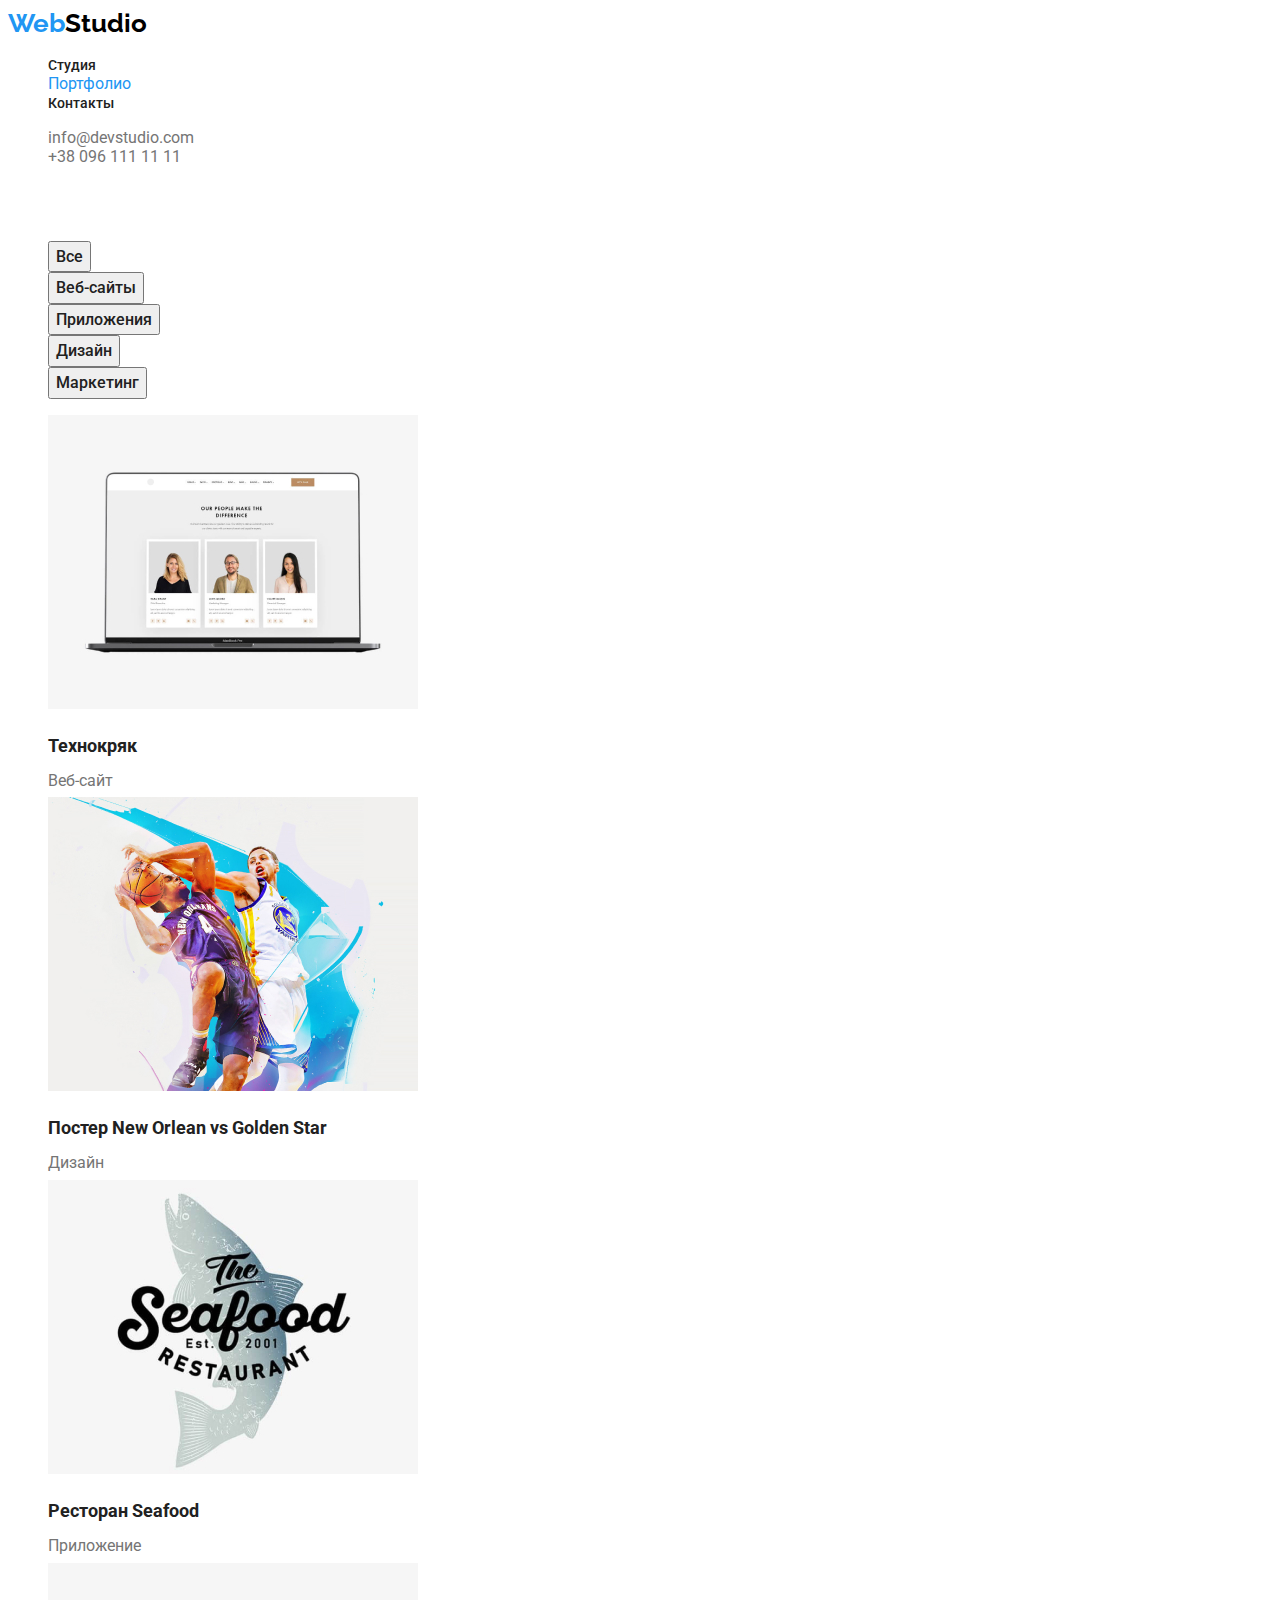
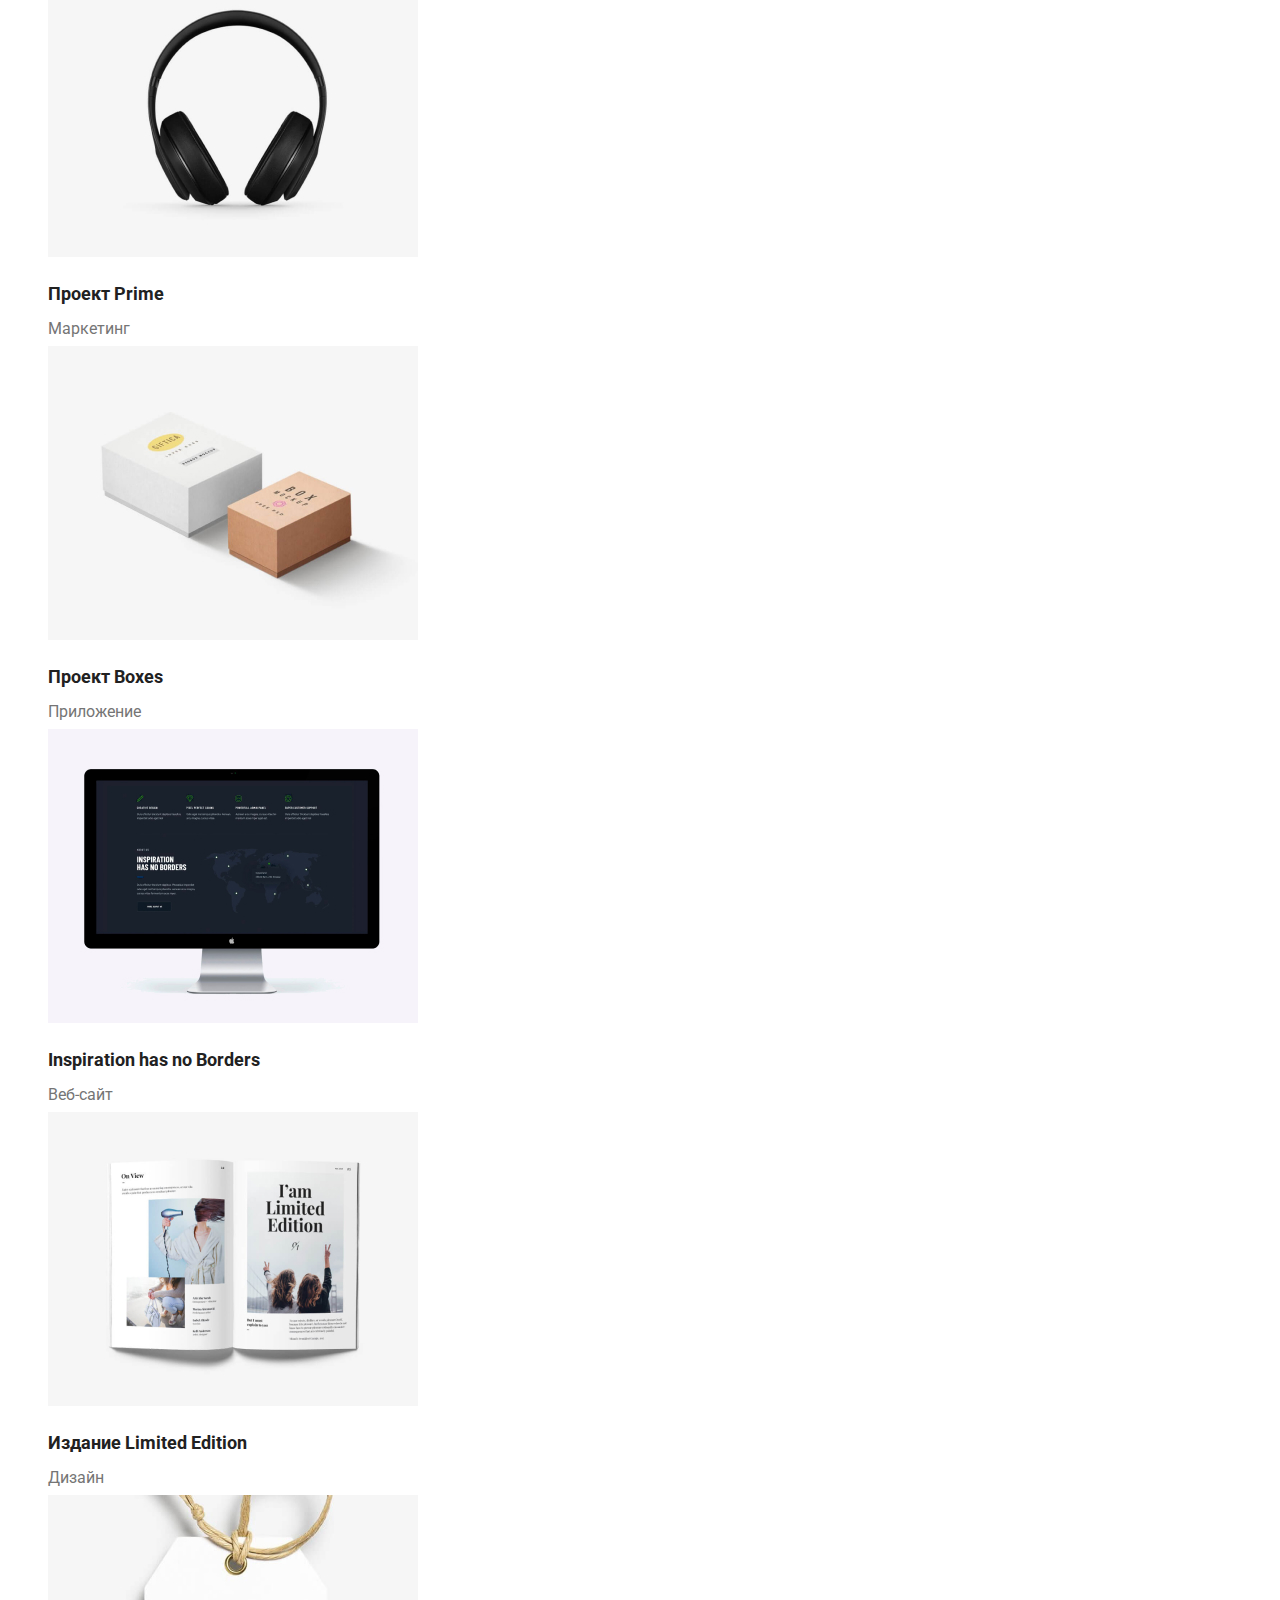
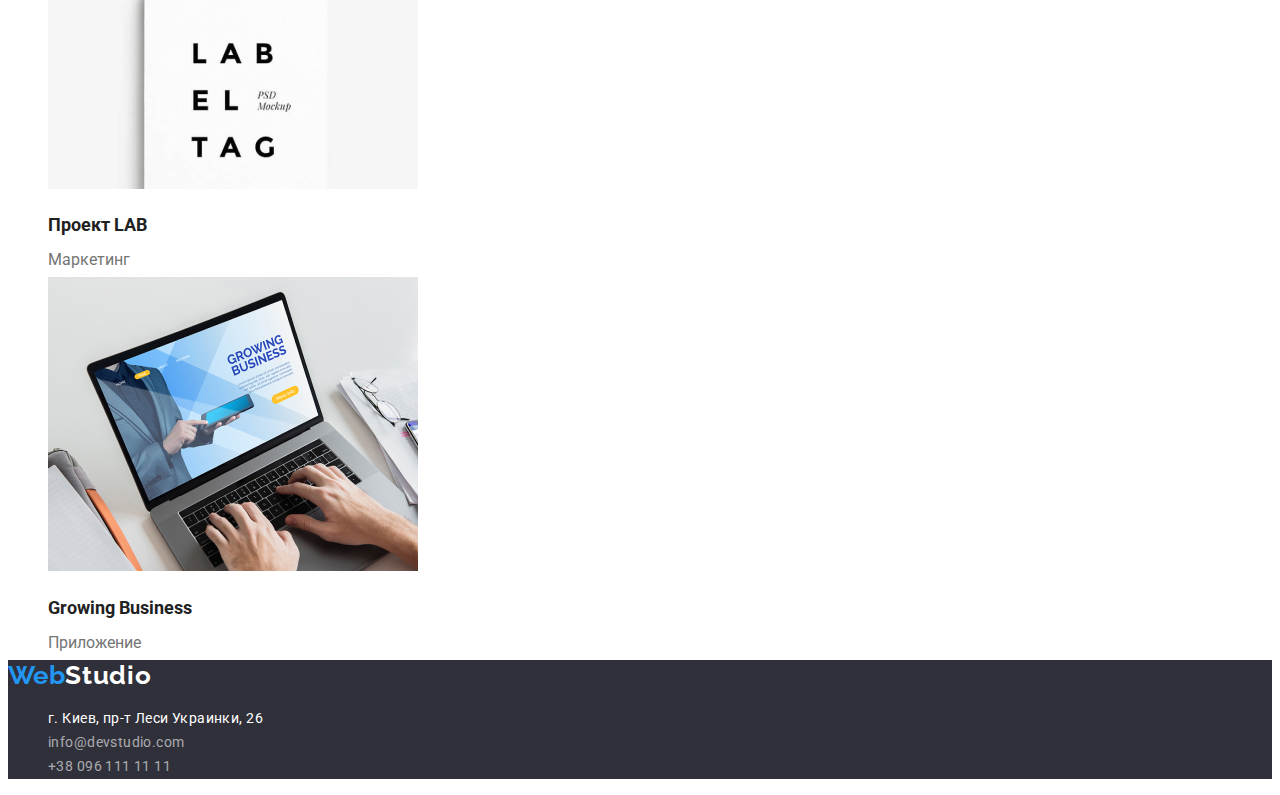
==== portfolio.html @ b7af25d4 "DZ3" ====
<!DOCTYPE html>
<html lang="ru">

<head>
    <meta charset="UTF-8">
    <meta http-equiv="X-UA-Compatible" content="IE=edge">
    <meta name="viewport" content="width=device-width, initial-scale=1.0">
    <title>Cтудия</title>
    <link href="https://fonts.googleapis.com/css2?family=Raleway:wght@700&family=Roboto:wght@400;500;700;900&display=swap" rel="stylesheet">
    <link rel="stylesheet" href="./css/styles.css">
</head>

<body class="body">
    <!--header section-->
<header>       
    <nav>
        <a class="logo" href="./index.html">Web<span class="studio">Studio</span> </a> 
        <ul class="site-nav list">
            <li> <a href="./index.html" class="link">Студия</a></li>
            <li> <a href="Портфолио" class="link-current">Портфолио</a></li>
            <li> <a href="Контакты" class="link">Контакты</a></li>
        </ul>
    </nav>
        <ul class="auth-nav list">
            <li><a href="maito:info@devstudio.com" class="link">info@devstudio.com</a></li>
            <li><a href="tel:+380961111111" class="link">+38 096 111 11 11</a></li>
        </ul>
</header>

<!--Main section-->
<main>

<section class="Portfolio">
    <h1 class="hidden">Портфолио</h1>
    <ul>
        <li><button type="button" class="box">Все</button></li>
        <li><button type="button" class="box">Веб-сайты</button></li>
        <li><button type="button" class="box">Приложения</button></li>
        <li><button type="button" class="box">Дизайн</button></li>
        <li><button type="button" class="box">Маркетинг</button></li>
    </ul>
    <ul>
        <li class="portfolio-foto"> 
            <img src="images/tehno.jpg" alt="Наши люди"> 
            <h2 class="portfolio-title">Технокряк</h2>
            <p class="portfolio-project">Веб-сайт</p>
        </li>
        <li class="portfolio-foto"> 
            <img src="images/orlean.jpg" alt="Постер">
             <h2 class="portfolio-title">Постер New Orlean vs Golden Star</h2>
             <p class="portfolio-project">Дизайн</p>
        </li>
        <li class="portfolio-foto"> 
            <img src="images/restoran.jpg" alt="Ресторан морепродуктов"> 
            <h2 class="portfolio-title">Ресторан Seafood</h2>
            <p class="portfolio-project">Приложение</p>
        </li >
        <li class="portfolio-foto"> 
            <img src="images/prime.jpg" alt="Наушники"> 
            <h2 class="portfolio-title">Проект Prime</h2>
            <p class="portfolio-project">Маркетинг</p>
        </li>
        <li class="portfolio-foto"> 
            <img src="images/boxes.jpg" alt="Проект коробки"> 
            <h2 class="portfolio-title">Проект Boxes</h2>
            <p class="portfolio-project">Приложение</p>
        </li>
        <li class="portfolio-foto"> 
            <img src="images/inspiration.jpg" alt="У вдохновения нет границ "> 
            <h2 class="portfolio-title">Inspiration has no Borders</h2>
            <p class="portfolio-project">Веб-сайт</p>
        </li>
        <li class="portfolio-foto"> 
            <img src="images/book.jpg" alt="Издание Ограниченное издание "> 
            <h2 class="portfolio-title">Издание Limited Edition</h2>
            <p class="portfolio-project">Дизайн</p>
        </li>
        <li class="portfolio-foto"> 
            <img src="images/lab.jpg" alt="Проект"> 
            <h2 class="portfolio-title">Проект LAB</h2>
            <p class="portfolio-project">Маркетинг</p>
        </li>
        <li class="portfolio-foto"> 
            <img src="images/business.jpg" alt="Растущий бизнес "> 
            <h2 class="portfolio-title">Growing Business</h2>
            <p class="portfolio-project">Приложение</p>
        </li>
    </ul>
</section>
</main>

    <!--footer section-->
<footer class="footer-section">
    <a class="logo" href="./index.html">Web<span class="studio-text">Studio</span> </a> 
    <address>
        <ul class="footer-section list">
            <li><a href="https://www.google.com.ua/maps/place/%D0%B1%D1%83%D0%BB.+%D0%9B%D0%B5%D1%81%D0%B8+%D0%A3%D0%BA%D1%80%D0%B0%D0%B8%D0%BD%D0%BA%D0%B8,+26,+%D0%9A%D0%B8%D0%B5%D0%B2," class="map"> г. Киев, пр-т Леси Украинки, 26</a></li>
            <li><a href="maito:info@devstudio.com" class="link">info@devstudio.com</a></li>
            <li><a href="tel:+380961111111" class="link">+38 096 111 11 11</a></li>
        </ul>
    </address>
</footer>
</body>
</html>
---- css/styles.css ----
:root{
  --primary-text-color: #757575;
  --title-text-color: #212121;
  --focus-text-color: #2196f3;
  --brand-text-color: #fff;
  --fon-color: #2F303A;
  --stydio-color: #000;
  --contacts-text-color: rgba(255, 255, 255, 0.6);
}
body {
  background-color: var(--brand-text-color);
  color: var(--primary-text-color);
  font-family: Roboto, sans-serif;
}
*{
  list-style: none;
}
/* header section */
.studio{
  color: var(--stydio-color);
}
a { text-decoration: none; }
.logo { 
  font-family: Raleway;
  font-weight: 700;
  font-size: 26px;
  line-height: 1.2;
  color: var(--focus-text-color);
}
.site-nav .link {
  font-weight: 500;
  font-size: 14px;
  line-height: 1.1;
  color: var(--title-text-color);
}
.site-nav .link-current{
  color: var(--focus-text-color);
}
.site-nav .link:hover,
.site-nav .link:focus {
  color: var(--focus-text-color);
}

.auth-nav .link {
  color: var(--primary-text-color);
}
.auth-nav .link:hover,
.auth-nav .link:focus {
  color: var(--focus-text-color);
}

/* Main section */
.main-fon{
background: var(--fon-color);
}
.main-section{
    font-weight: 900;
    font-size: 44px;
    line-height: 1.4;
    color: var(--brand-text-color);
}
.hidden{
  width: 1px;
  height: 1;
  overflow: hidden;
  opacity: 0;
  margin-top: -1px;
}
/* button */
.button{  
    background-color:  var(--focus-text-color);
    color: var(--brand-text-color);
    font-family: inherit;
    font-weight: 700;
    font-size: 16px;
    line-height: 1.9;
    cursor: pointer;
}

.section {
  font-weight: 700;
  font-size: 14px;
  line-height: 1.1;
  color: var(--title-text-color);
  
}
.section-text{
  font-size: 14px;
  line-height: 1.7;
  letter-spacing: 0.03em;
  color: var(--primary-text-color);
  text-transform:inherit ;
  }
.work {
  font-weight: 700;
  font-size: 36px;
  line-height: 1.2;
  color: var(--title-text-color);
}
.work-section {
  font-weight: 500;
  font-size: 16px;
  line-height: 1.2;
  color: var(--title-text-color);
}

/* Footer */
.footer-section{
  background: var(--fon-color);
  }
 .studio-text{
  color: var(--brand-text-color);
  font-family: Raleway;
  font-weight: 700;
  font-size: 26px;
  line-height: 1.2;
  letter-spacing: 0.03em;
 }
 .footer-section .link{
  color: var(--contacts-text-color);
  font-style: normal;
  font-size: 14px;
  line-height: 1.7;
  letter-spacing: 0.03em;
 }
 .footer-section .link:hover,
 .footer-section .link:focus{
   color: var(--focus-text-color);
 }
 .footer-section .map:hover,
 .footer-section .map:focus{
  color: var(--focus-text-color);
 }
 .map{
  font-style: normal;
  font-size: 14px;
  line-height: 1.7;
  letter-spacing: 0.03em;
  color: var(--brand-text-color);
 }


/* Portfolio */
.portfolio-foto{
  width: 370px;
}
.box{
  font-family: inherit;
  color: var(--title-text-color);
  font-weight: 500;
  font-size: 16px;
  line-height: 1.6;
  cursor: pointer;
}
.box:hover,
.box:focus {
  background-color: var(--focus-text-color);
  color: var(--brand-text-color)
}
.portfolio-title{

  font-weight: 700;
  font-size: 18px;
  line-height: 2;
  color: var(--title-text-color);
}
.portfolio-project{
  font-size: 16px;
  line-height: 1.9px;
  color: var(--primary-text-color);
}
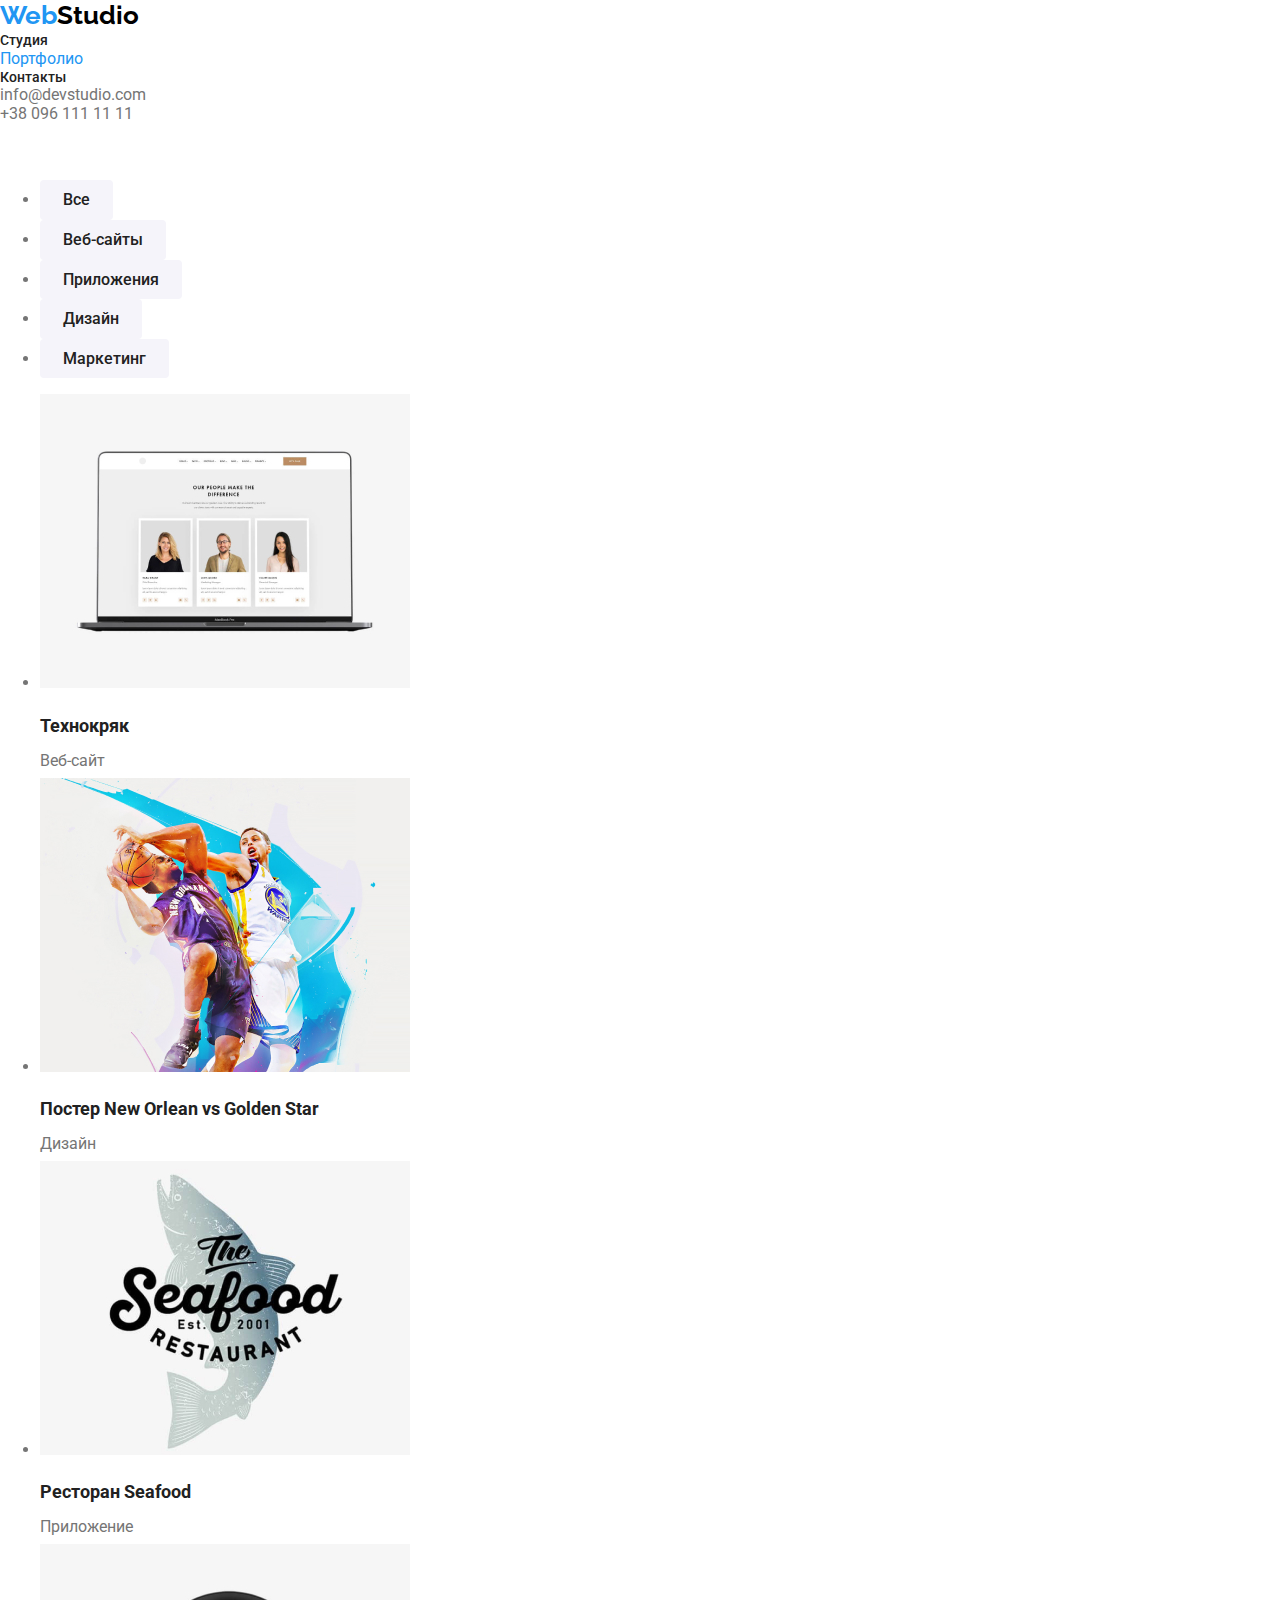
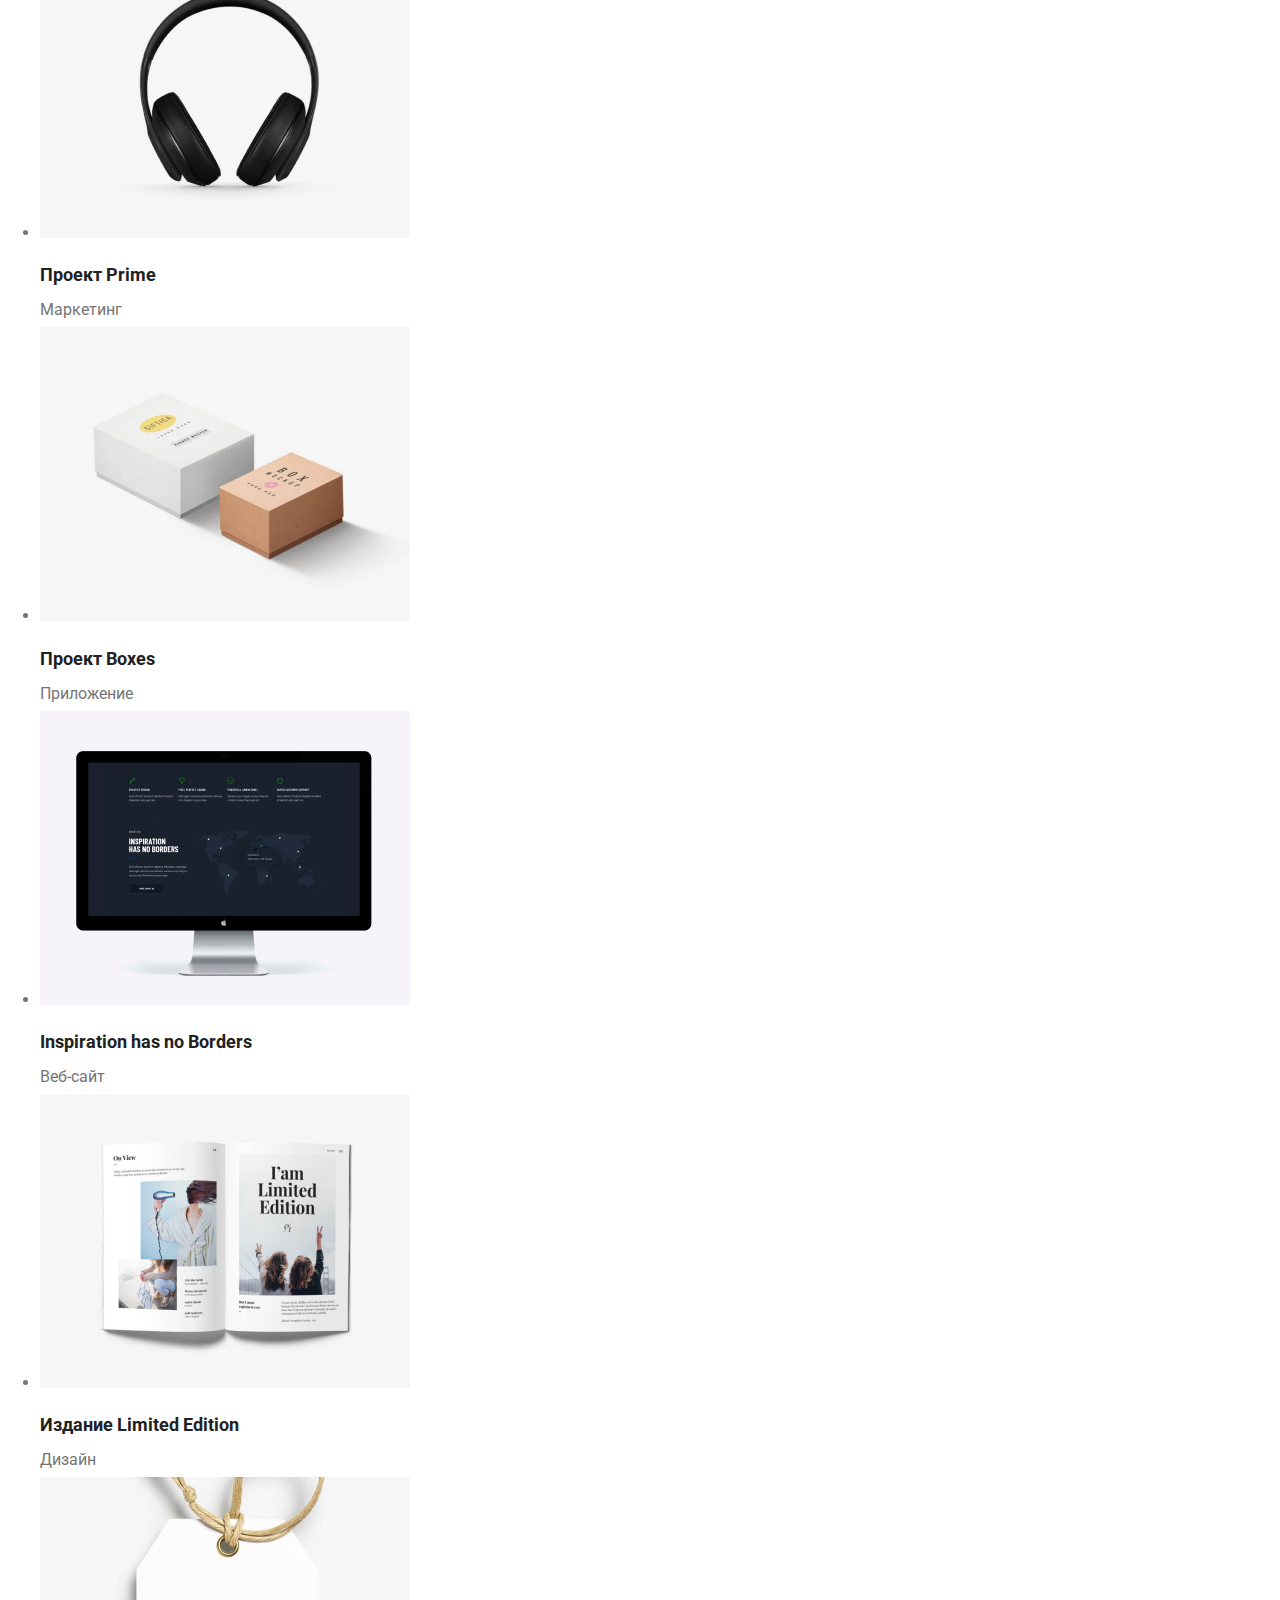
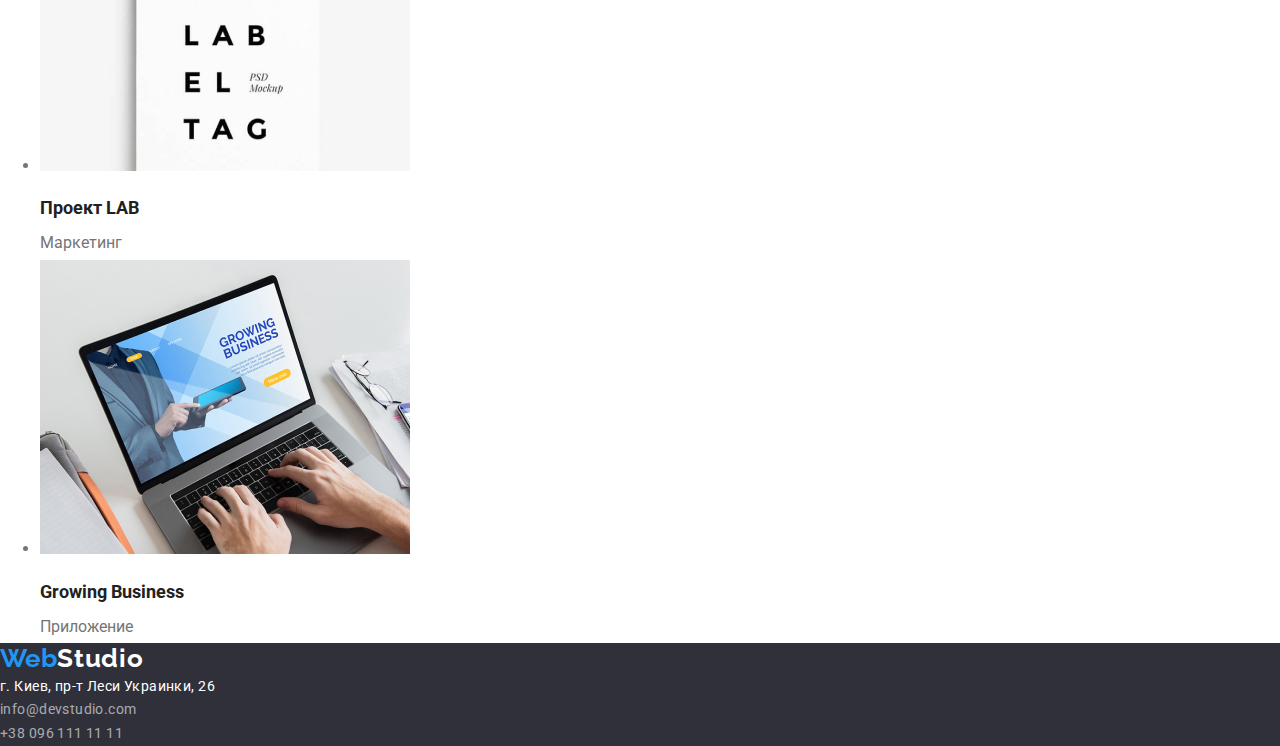
==== commit ed635624: "стили" ====
--- a/portfolio.html
+++ b/portfolio.html
@@ -7,6 +7,7 @@
     <meta name="viewport" content="width=device-width, initial-scale=1.0">
     <title>Cтудия</title>
     <link href="https://fonts.googleapis.com/css2?family=Raleway:wght@700&family=Roboto:wght@400;500;700;900&display=swap" rel="stylesheet">
+    <link rel="stylesheet" href="https://cdnjs.cloudflare.com/ajax/libs/modern-normalize/1.1.0/modern-normalize.min.css">
     <link rel="stylesheet" href="./css/styles.css">
 </head>
 
--- a/css/styles.css
+++ b/css/styles.css
@@ -6,14 +6,23 @@
   --fon-color: #2F303A;
   --stydio-color: #000;
   --contacts-text-color: rgba(255, 255, 255, 0.6);
+  --button-background-color:#F5F4FA;
 }
 body {
   background-color: var(--brand-text-color);
   color: var(--primary-text-color);
   font-family: Roboto, sans-serif;
 }
-*{
+.list{
+margin: 0;
+padding: 0;
   list-style: none;
+}
+.container{
+  width: 1200;
+  padding-left: 15px;
+  padding-right: 15px;
+  margin: 0 auto;
 }
 /* header section */
 .studio{
@@ -68,6 +77,9 @@
 }
 /* button */
 .button{  
+  border-radius: 4px;
+  padding: 10px 32px;
+  border: 1px solid transparent;
     background-color:  var(--focus-text-color);
     color: var(--brand-text-color);
     font-family: inherit;
@@ -75,6 +87,7 @@
     font-size: 16px;
     line-height: 1.9;
     cursor: pointer;
+    text-align: center;
 }
 
 .section {
@@ -145,12 +158,18 @@
   width: 370px;
 }
 .box{
+  display: inline block;
+  border-radius: 4px;
+  padding: 6px 22px;
   font-family: inherit;
+  background: var(--button-background-color);
   color: var(--title-text-color);
   font-weight: 500;
   font-size: 16px;
   line-height: 1.6;
   cursor: pointer;
+  text-align: center;
+  border: 1px solid transparent;
 }
 .box:hover,
 .box:focus {
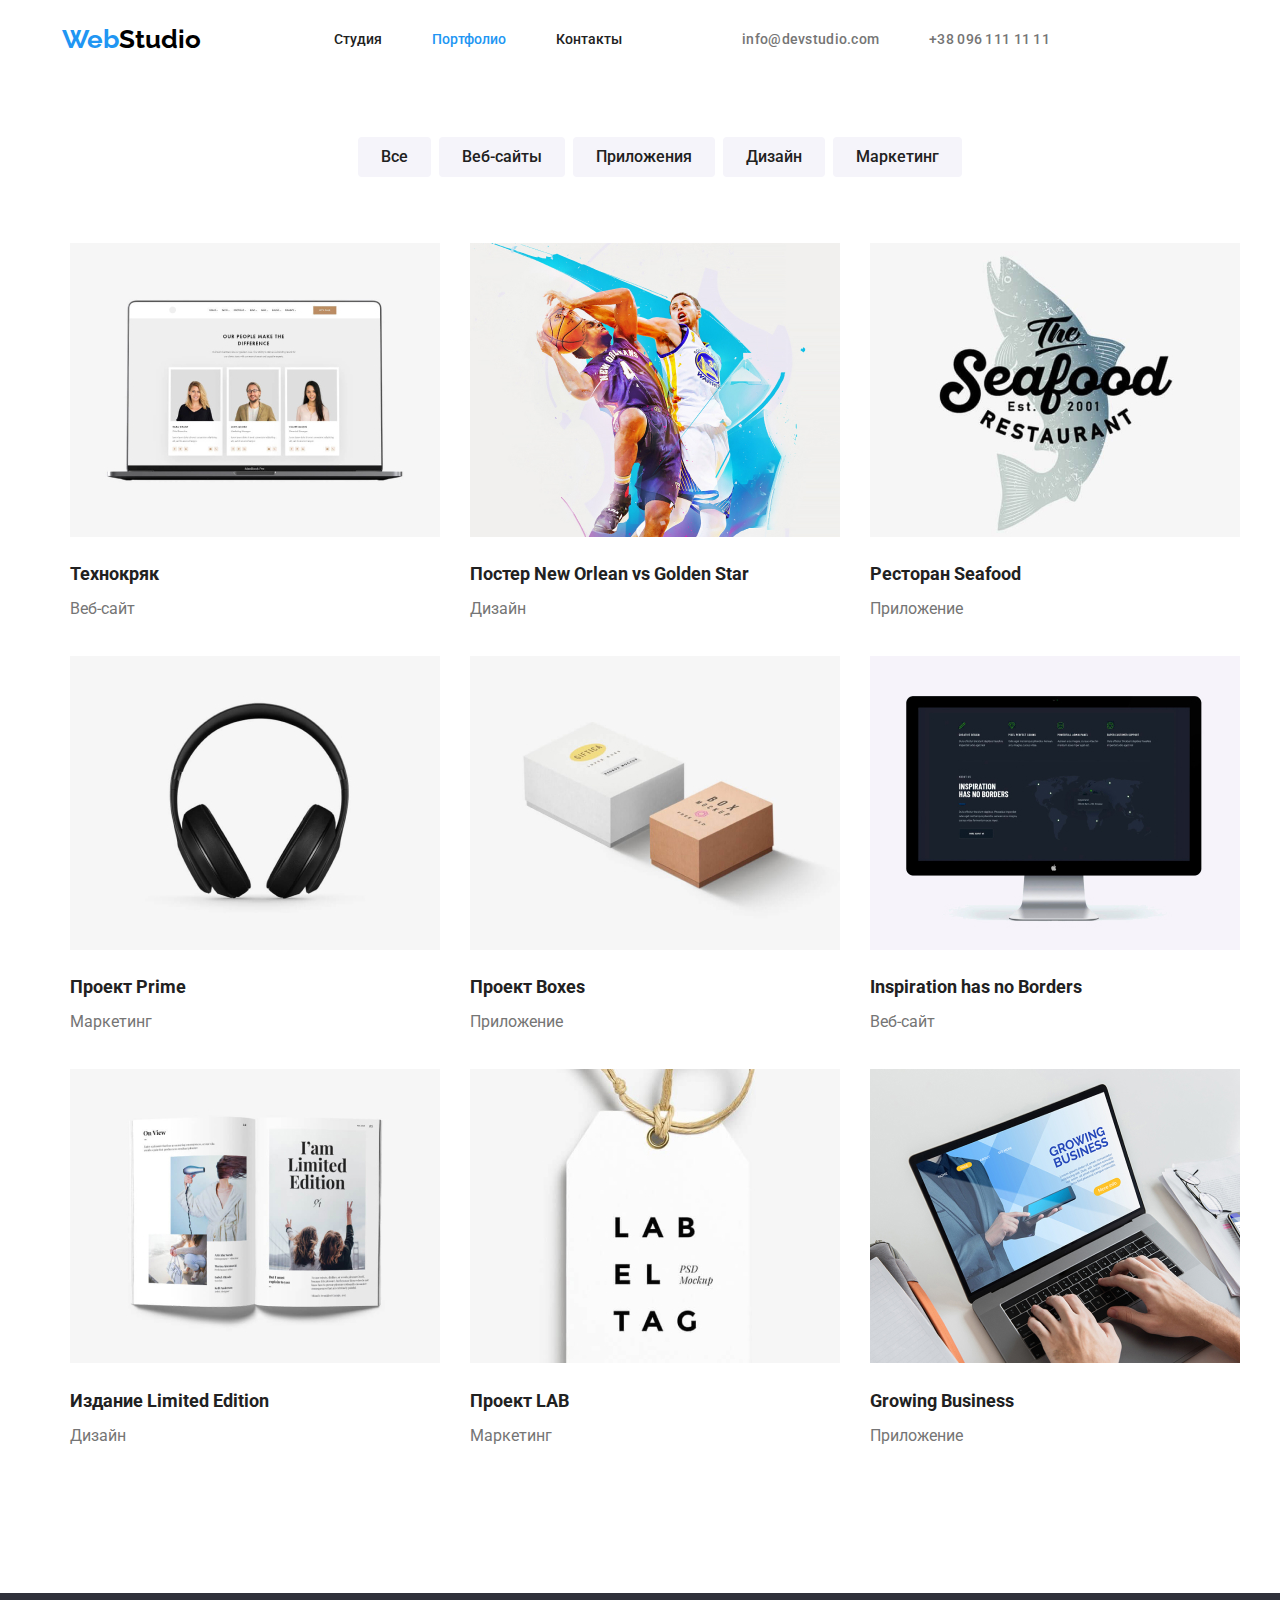
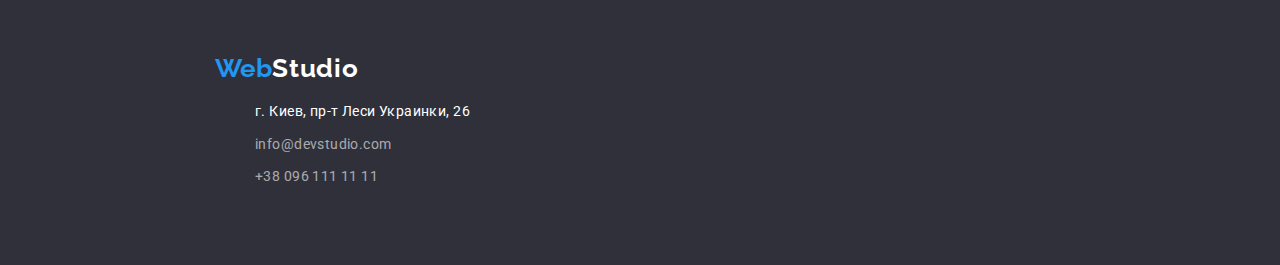
==== commit ef53c8c9: "стили5" ====
--- a/portfolio.html
+++ b/portfolio.html
@@ -13,93 +13,102 @@
 
 <body class="body">
     <!--header section-->
-<header>       
-    <nav>
+<header> 
+    <div class="main-nav">
+    <nav class="main-nav">
         <a class="logo" href="./index.html">Web<span class="studio">Studio</span> </a> 
         <ul class="site-nav list">
-            <li> <a href="./index.html" class="link">Студия</a></li>
-            <li> <a href="Портфолио" class="link-current">Портфолио</a></li>
-            <li> <a href="Контакты" class="link">Контакты</a></li>
+            <li class="item"> <a href="./index.html" class="link">Студия</a></li>
+            <li class="item"> <a href="Портфолио" class="link current">Портфолио</a></li>
+            <li class="item"> <a href="Контакты" class="link">Контакты</a></li>
         </ul>
     </nav>
         <ul class="auth-nav list">
-            <li><a href="maito:info@devstudio.com" class="link">info@devstudio.com</a></li>
-            <li><a href="tel:+380961111111" class="link">+38 096 111 11 11</a></li>
+            <li class="item"><a href="maito:info@devstudio.com" class="link">info@devstudio.com</a></li>
+            <li class="item"><a href="tel:+380961111111" class="link nomer">+38 096 111 11 11</a></li>
         </ul>
+    </div>
 </header>
 
 <!--Main section-->
 <main>
 
-<section class="Portfolio">
+<section class="portfolio">
+    <div class="portfolio-section">
     <h1 class="hidden">Портфолио</h1>
-    <ul>
-        <li><button type="button" class="box">Все</button></li>
-        <li><button type="button" class="box">Веб-сайты</button></li>
-        <li><button type="button" class="box">Приложения</button></li>
-        <li><button type="button" class="box">Дизайн</button></li>
-        <li><button type="button" class="box">Маркетинг</button></li>
+    <ul class="portfolio-button">
+        <li class="item"><button type="button" class="box">Все</button></li>
+        <li class="item"><button type="button" class="box">Веб-сайты</button></li>
+        <li class="item"><button type="button" class="box">Приложения</button></li>
+        <li class="item"><button type="button" class="box">Дизайн</button></li>
+        <li class="item"><button type="button" class="box">Маркетинг</button></li>
     </ul>
-    <ul>
-        <li class="portfolio-foto"> 
+    </div>
+     <div class="portfolio-container">
+    <ul class="flex-container">
+       
+        <li class="flex-element"> 
             <img src="images/tehno.jpg" alt="Наши люди"> 
             <h2 class="portfolio-title">Технокряк</h2>
             <p class="portfolio-project">Веб-сайт</p>
         </li>
-        <li class="portfolio-foto"> 
+        <li class="flex-element"> 
             <img src="images/orlean.jpg" alt="Постер">
              <h2 class="portfolio-title">Постер New Orlean vs Golden Star</h2>
              <p class="portfolio-project">Дизайн</p>
         </li>
-        <li class="portfolio-foto"> 
+        <li class="flex-element"> 
             <img src="images/restoran.jpg" alt="Ресторан морепродуктов"> 
             <h2 class="portfolio-title">Ресторан Seafood</h2>
             <p class="portfolio-project">Приложение</p>
         </li >
-        <li class="portfolio-foto"> 
+        <li class="flex-element"> 
             <img src="images/prime.jpg" alt="Наушники"> 
             <h2 class="portfolio-title">Проект Prime</h2>
             <p class="portfolio-project">Маркетинг</p>
         </li>
-        <li class="portfolio-foto"> 
+        <li class="flex-element"> 
             <img src="images/boxes.jpg" alt="Проект коробки"> 
             <h2 class="portfolio-title">Проект Boxes</h2>
             <p class="portfolio-project">Приложение</p>
         </li>
-        <li class="portfolio-foto"> 
+        <li class="flex-element"> 
             <img src="images/inspiration.jpg" alt="У вдохновения нет границ "> 
             <h2 class="portfolio-title">Inspiration has no Borders</h2>
             <p class="portfolio-project">Веб-сайт</p>
         </li>
-        <li class="portfolio-foto"> 
+        <li class="flex-element"> 
             <img src="images/book.jpg" alt="Издание Ограниченное издание "> 
             <h2 class="portfolio-title">Издание Limited Edition</h2>
             <p class="portfolio-project">Дизайн</p>
         </li>
-        <li class="portfolio-foto"> 
+        <li class="flex-element"> 
             <img src="images/lab.jpg" alt="Проект"> 
             <h2 class="portfolio-title">Проект LAB</h2>
             <p class="portfolio-project">Маркетинг</p>
         </li>
-        <li class="portfolio-foto"> 
+        <li class="flex-element"> 
             <img src="images/business.jpg" alt="Растущий бизнес "> 
             <h2 class="portfolio-title">Growing Business</h2>
             <p class="portfolio-project">Приложение</p>
         </li>
     </ul>
+</div>
 </section>
 </main>
 
     <!--footer section-->
-<footer class="footer-section">
-    <a class="logo" href="./index.html">Web<span class="studio-text">Studio</span> </a> 
-    <address>
-        <ul class="footer-section list">
-            <li><a href="https://www.google.com.ua/maps/place/%D0%B1%D1%83%D0%BB.+%D0%9B%D0%B5%D1%81%D0%B8+%D0%A3%D0%BA%D1%80%D0%B0%D0%B8%D0%BD%D0%BA%D0%B8,+26,+%D0%9A%D0%B8%D0%B5%D0%B2," class="map"> г. Киев, пр-т Леси Украинки, 26</a></li>
-            <li><a href="maito:info@devstudio.com" class="link">info@devstudio.com</a></li>
-            <li><a href="tel:+380961111111" class="link">+38 096 111 11 11</a></li>
-        </ul>
-    </address>
-</footer>
+    <footer class="footer-section">
+        <div class="footer-section-container">
+        <a class="logo" href="./index.html">Web<span class="studio-text">Studio</span> </a> 
+        <address>
+            <ul class="footer-section list">
+                <li class="item"><a href="https://www.google.com.ua/maps/place/%D0%B1%D1%83%D0%BB.+%D0%9B%D0%B5%D1%81%D0%B8+%D0%A3%D0%BA%D1%80%D0%B0%D0%B8%D0%BD%D0%BA%D0%B8,+26,+%D0%9A%D0%B8%D0%B5%D0%B2," class="map"> г. Киев, пр-т Леси Украинки, 26</a></li>
+                <li class="item"><a href="maito:info@devstudio.com" class="link">info@devstudio.com</a></li>
+                <li class="item"><a href="tel:+380961111111" class="link">+38 096 111 11 11</a></li>
+            </ul>
+        </address>
+    </div>
+    </footer>
 </body>
 </html>--- a/css/styles.css
+++ b/css/styles.css
@@ -13,22 +13,37 @@
   color: var(--primary-text-color);
   font-family: Roboto, sans-serif;
 }
-.list{
-margin: 0;
-padding: 0;
+*{
   list-style: none;
 }
 .container{
-  width: 1200;
+  width: 1200px;
   padding-left: 15px;
   padding-right: 15px;
-  margin: 0 auto;
+  padding-bottom: 94px;
+  text-decoration: none;
+  margin-left: auto;
+  margin-right: auto;
 }
 /* header section */
 .studio{
   color: var(--stydio-color);
 }
-a { text-decoration: none; }
+a { 
+  text-decoration: none; 
+}
+
+.main-nav{
+  display: flex;
+  align-items: center;
+  max-width: 1600px;
+  height: 80px;
+  padding-left: 15px;
+  padding-right: 15px;
+  margin-left: auto;
+  margin-right: auto;
+}
+
 .logo { 
   font-family: Raleway;
   font-weight: 700;
@@ -36,13 +51,25 @@
   line-height: 1.2;
   color: var(--focus-text-color);
 }
+.site-nav{
+  display: flex;
+  margin-left: 93px;
+}
+.site-nav .item + .item {
+margin-left: 50px; 
+}
+
 .site-nav .link {
+  display: block;
+  padding-top: 32px;
+  padding-bottom: 32px; 
   font-weight: 500;
   font-size: 14px;
   line-height: 1.1;
   color: var(--title-text-color);
-}
-.site-nav .link-current{
+  text-decoration: none;
+}
+.site-nav .current {
   color: var(--focus-text-color);
 }
 .site-nav .link:hover,
@@ -50,6 +77,13 @@
   color: var(--focus-text-color);
 }
 
+.auth-nav{
+  display: flex;
+  margin-left: auto;
+}
+.auth-nav .item + .item{ 
+  margin-left: 50px;
+}
 .auth-nav .link {
   color: var(--primary-text-color);
 }
@@ -57,17 +91,49 @@
 .auth-nav .link:focus {
   color: var(--focus-text-color);
 }
+.auth-nav .link{
+  display: block;
+  padding-top: 32px;
+  padding-bottom: 32px; 
+  font-weight: 500;
+  font-size: 14px;
+  line-height: 1.1;
+  letter-spacing: 0.02em;
+  text-decoration: none;
+}
+.nomer{
+  margin-right: 215px;
+}
 
 /* Main section */
-.main-fon{
-background: var(--fon-color);
-}
+.main-fon {
+  max-width: 1600px;
+  height: 600px;
+  background: var(--fon-color);
+  display: block;
+    
+  padding-left: 15px;
+  padding-right: 15px;
+  text-align: center;
+  padding: 120px 0;
+  margin-left: auto;
+  margin-right: auto;
+
+}
+
 .main-section{
-    font-weight: 900;
-    font-size: 44px;
-    line-height: 1.4;
-    color: var(--brand-text-color);
-}
+  font-weight: 900;
+  width: 500px;
+  font-size: 44px;
+  line-height: 1.4;
+  color: var(--brand-text-color); 
+  display: inline-block;
+  margin-bottom: 30px;
+  text-align: center;
+
+}
+
+
 .hidden{
   width: 1px;
   height: 1;
@@ -80,22 +146,55 @@
   border-radius: 4px;
   padding: 10px 32px;
   border: 1px solid transparent;
-    background-color:  var(--focus-text-color);
-    color: var(--brand-text-color);
-    font-family: inherit;
-    font-weight: 700;
-    font-size: 16px;
-    line-height: 1.9;
-    cursor: pointer;
-    text-align: center;
-}
-
-.section {
+  background-color:  var(--focus-text-color);
+  color: var(--brand-text-color);
+  font-family: inherit;
+  font-weight: 700;
+  font-size: 16px;
+  line-height: 1.9;
+  cursor: pointer;
+  text-align: center;
+  margin: 0 auto;
+  display: block;
+ 
+}
+
+.feature-list {
+  
+  width: 1200px;
+  padding-left: 15px;
+  padding-right: 15px;
+  display: flex;
+  align-items: center;
+}
+.feature-list .item{
+  text-align: center;
+  background-color: #fff;
+}
+
+.feature-list .item:not(:last-child)  {
+  margin-right: 30px;
+  padding-left: 0;
+  padding-right: 0;
+} 
+
+
+.section-title {
   font-weight: 700;
   font-size: 14px;
   line-height: 1.1;
   color: var(--title-text-color);
   
+}
+
+.cont{
+  max-width: 1600px;
+  padding-top: 94px;
+  margin-left: auto;
+  margin-right: auto;
+  padding-left: 0;
+  padding-right: 0;
+  background-color: #F5F4FA;
 }
 .section-text{
   font-size: 14px;
@@ -104,12 +203,17 @@
   color: var(--primary-text-color);
   text-transform:inherit ;
   }
+
 .work {
   font-weight: 700;
   font-size: 36px;
   line-height: 1.2;
   color: var(--title-text-color);
-}
+  padding-bottom: 50px;
+  align-items: center;
+  text-align: center;
+}
+
 .work-section {
   font-weight: 500;
   font-size: 16px;
@@ -119,8 +223,16 @@
 
 /* Footer */
 .footer-section{
+  max-width: 1600px;
+  margin-left: auto;
+  margin-right: auto;
   background: var(--fon-color);
   }
+  .footer-section-container{
+    padding-top: 60px;
+    padding-bottom: 60px;
+  }
+
  .studio-text{
   color: var(--brand-text-color);
   font-family: Raleway;
@@ -129,6 +241,17 @@
   line-height: 1.2;
   letter-spacing: 0.03em;
  }
+ 
+ .footer-section .logo{
+   margin-left: 215px;
+   padding-bottom: 20px;
+ }
+
+ .footer-section .item {
+   margin-left: 215px;
+   margin-bottom: 9px;
+ }
+
  .footer-section .link{
   color: var(--contacts-text-color);
   font-style: normal;
@@ -154,10 +277,23 @@
 
 
 /* Portfolio */
-.portfolio-foto{
-  width: 370px;
-}
-.box{
+.portfolio-section{
+  width: 1230px;
+  padding-left: 5px;
+  padding-right: 5px;
+  margin-left: auto;
+  margin-right: auto;
+  padding-bottom: 34px;
+
+}
+.portfolio-button{
+  display: flex;
+  margin-left: 280px;
+
+
+}
+
+.portfolio-button .box {
   display: inline block;
   border-radius: 4px;
   padding: 6px 22px;
@@ -170,12 +306,44 @@
   cursor: pointer;
   text-align: center;
   border: 1px solid transparent;
-}
-.box:hover,
-.box:focus {
-  background-color: var(--focus-text-color);
-  color: var(--brand-text-color)
-}
+  margin-left: 8px;
+}
+
+.portfolio-button .box:hover,
+.portfolio-button .box:focus {
+  color: var(--focus-text-color);
+}
+
+.portfolio-container{
+  width: 1230px;
+  padding-left: 5px;
+  padding-right: 5px;
+  margin-left: auto;
+  margin-right: auto;
+  padding-bottom: 94px;
+}
+
+.flex-container{
+  display: flex;
+  flex-wrap: wrap;
+}
+
+.flex-element{
+  width: 370px;
+  margin-right: 30px;
+  padding-bottom: 30px;
+}
+
+.flex-element:nth-child(3n){
+  margin-right: 0;
+}
+
+
+
+
+
+
+
 .portfolio-title{
 
   font-weight: 700;
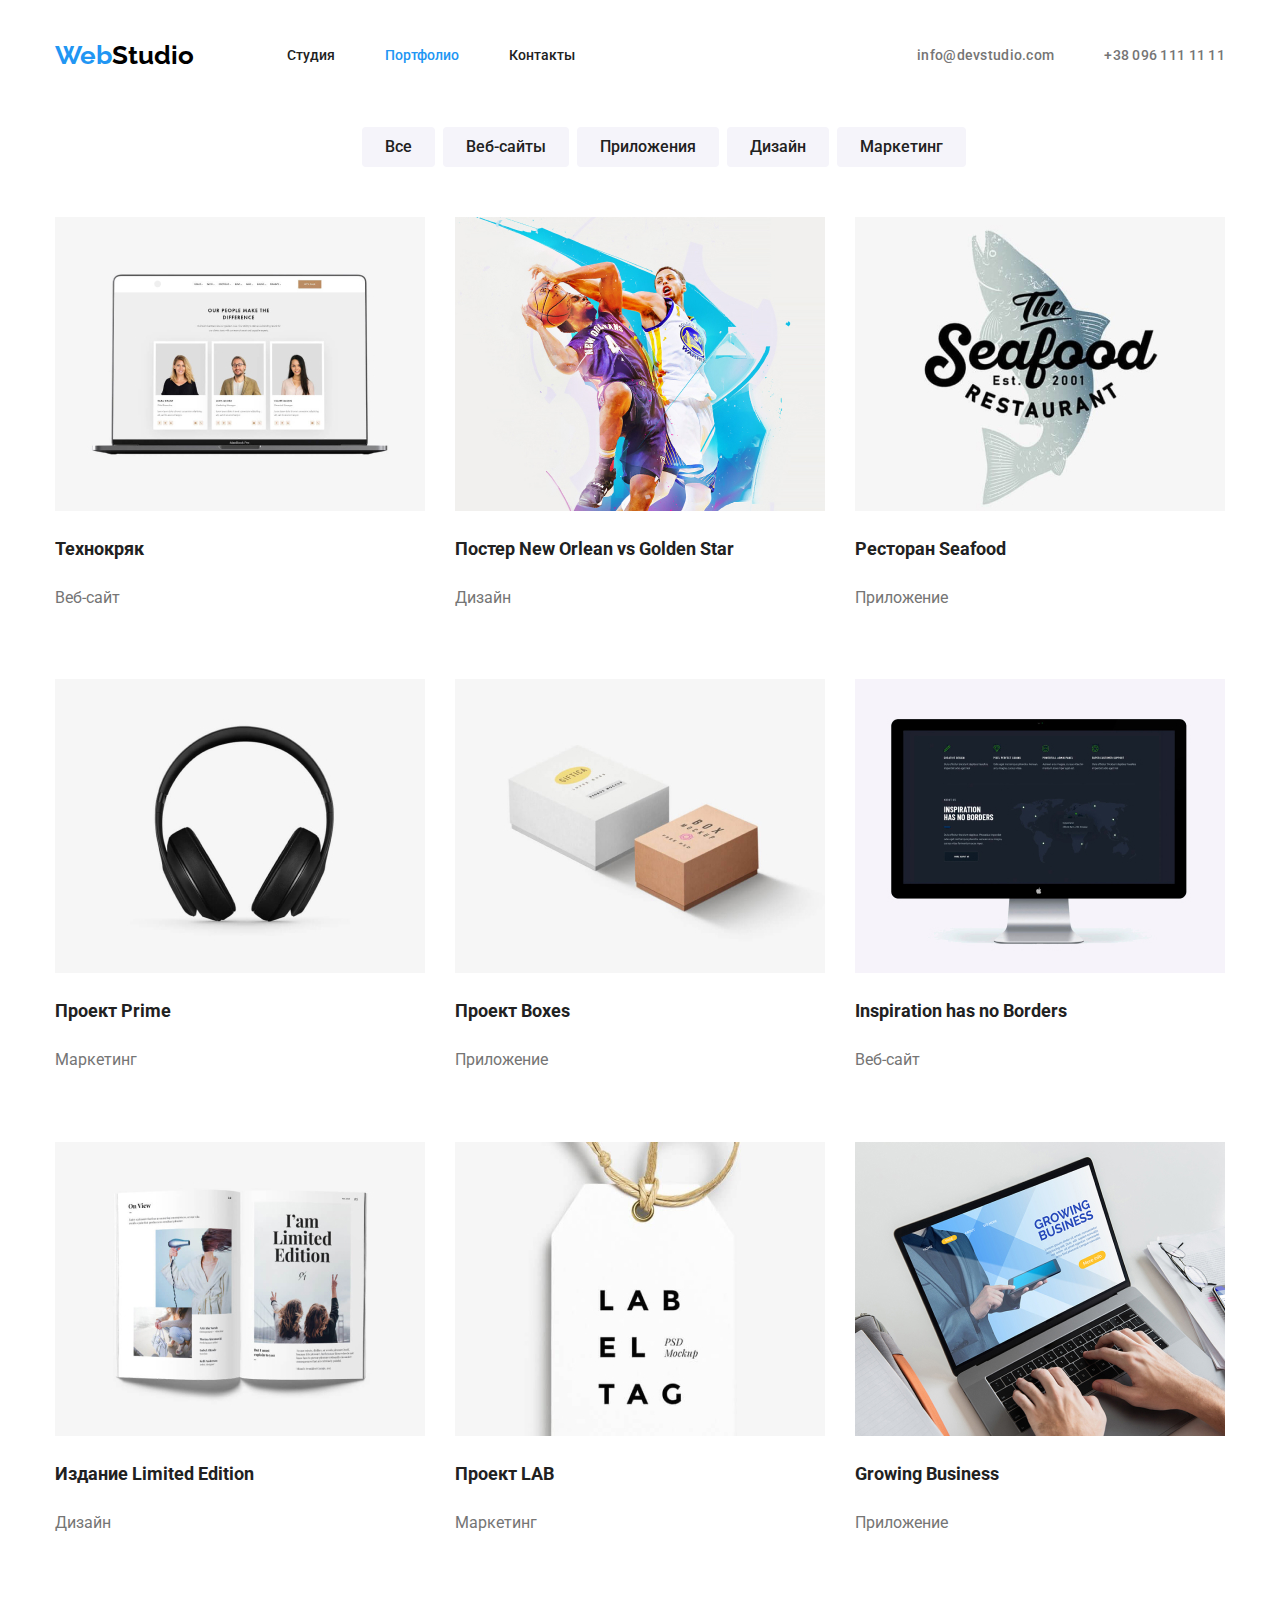
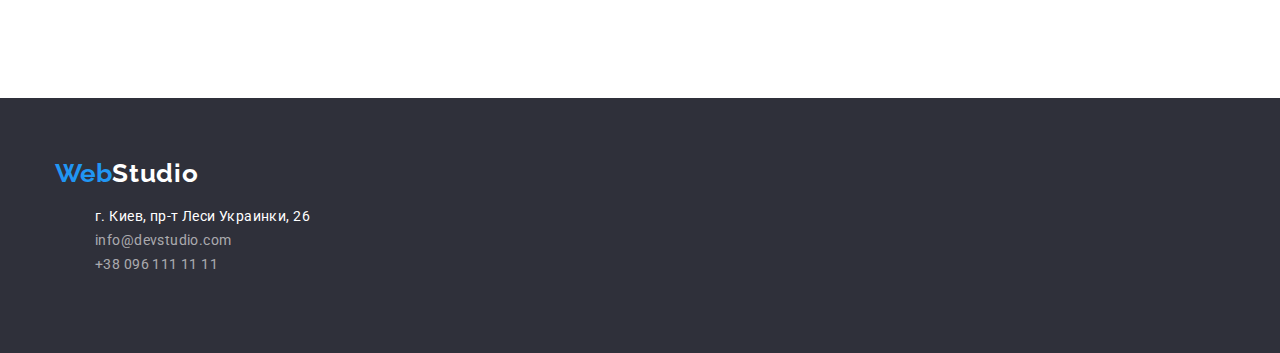
==== commit 6c6501ba: "стили" ====
--- a/portfolio.html
+++ b/portfolio.html
@@ -13,8 +13,8 @@
 
 <body class="body">
     <!--header section-->
-<header> 
-    <div class="main-nav">
+<header class="header"> 
+    <div class="container main-nav">
     <nav class="main-nav">
         <a class="logo" href="./index.html">Web<span class="studio">Studio</span> </a> 
         <ul class="site-nav list">
@@ -33,8 +33,8 @@
 <!--Main section-->
 <main>
 
-<section class="portfolio">
-    <div class="portfolio-section">
+<section class="section dop">
+    <div class="container">
     <h1 class="hidden">Портфолио</h1>
     <ul class="portfolio-button">
         <li class="item"><button type="button" class="box">Все</button></li>
@@ -43,54 +43,71 @@
         <li class="item"><button type="button" class="box">Дизайн</button></li>
         <li class="item"><button type="button" class="box">Маркетинг</button></li>
     </ul>
-    </div>
-     <div class="portfolio-container">
+
     <ul class="flex-container">
        
         <li class="flex-element"> 
             <img src="images/tehno.jpg" alt="Наши люди"> 
+        <div class="portfolio-name">
             <h2 class="portfolio-title">Технокряк</h2>
             <p class="portfolio-project">Веб-сайт</p>
+        </div>
         </li>
         <li class="flex-element"> 
             <img src="images/orlean.jpg" alt="Постер">
+         <div class="portfolio-name">
              <h2 class="portfolio-title">Постер New Orlean vs Golden Star</h2>
              <p class="portfolio-project">Дизайн</p>
+        </div>
         </li>
         <li class="flex-element"> 
             <img src="images/restoran.jpg" alt="Ресторан морепродуктов"> 
+        <div class="portfolio-name">
             <h2 class="portfolio-title">Ресторан Seafood</h2>
             <p class="portfolio-project">Приложение</p>
+        </div>
         </li >
         <li class="flex-element"> 
             <img src="images/prime.jpg" alt="Наушники"> 
+        <div class="portfolio-name">
             <h2 class="portfolio-title">Проект Prime</h2>
             <p class="portfolio-project">Маркетинг</p>
+        </div>
         </li>
         <li class="flex-element"> 
-            <img src="images/boxes.jpg" alt="Проект коробки"> 
+            <img src="images/boxes.jpg" alt="Проект коробки">
+        <div class="portfolio-name">
             <h2 class="portfolio-title">Проект Boxes</h2>
             <p class="portfolio-project">Приложение</p>
+        </div> 
         </li>
         <li class="flex-element"> 
             <img src="images/inspiration.jpg" alt="У вдохновения нет границ "> 
+        <div class="portfolio-name">
             <h2 class="portfolio-title">Inspiration has no Borders</h2>
             <p class="portfolio-project">Веб-сайт</p>
+        </div>
         </li>
         <li class="flex-element"> 
             <img src="images/book.jpg" alt="Издание Ограниченное издание "> 
+         <div class="portfolio-name">   
             <h2 class="portfolio-title">Издание Limited Edition</h2>
             <p class="portfolio-project">Дизайн</p>
+        </div>
         </li>
         <li class="flex-element"> 
             <img src="images/lab.jpg" alt="Проект"> 
+        <div class="portfolio-name">
             <h2 class="portfolio-title">Проект LAB</h2>
             <p class="portfolio-project">Маркетинг</p>
+        </div>
         </li>
         <li class="flex-element"> 
-            <img src="images/business.jpg" alt="Растущий бизнес "> 
+            <img src="images/business.jpg" alt="Растущий бизнес ">
+         <div class="portfolio-name">   
             <h2 class="portfolio-title">Growing Business</h2>
             <p class="portfolio-project">Приложение</p>
+        </div> 
         </li>
     </ul>
 </div>
@@ -98,8 +115,8 @@
 </main>
 
     <!--footer section-->
-    <footer class="footer-section">
-        <div class="footer-section-container">
+    <footer class="footer-sections">
+        <div class="container">
         <a class="logo" href="./index.html">Web<span class="studio-text">Studio</span> </a> 
         <address>
             <ul class="footer-section list">
--- a/css/styles.css
+++ b/css/styles.css
@@ -16,15 +16,18 @@
 *{
   list-style: none;
 }
+.header{
+  border-bottom: 1px;
+}
 .container{
   width: 1200px;
   padding-left: 15px;
   padding-right: 15px;
-  padding-bottom: 94px;
-  text-decoration: none;
+
   margin-left: auto;
   margin-right: auto;
 }
+
 /* header section */
 .studio{
   color: var(--stydio-color);
@@ -36,12 +39,12 @@
 .main-nav{
   display: flex;
   align-items: center;
-  max-width: 1600px;
-  height: 80px;
-  padding-left: 15px;
-  padding-right: 15px;
-  margin-left: auto;
-  margin-right: auto;
+}
+
+.site-nav{
+  padding: 0;
+  margin: 0;
+  list-style: none;
 }
 
 .logo { 
@@ -69,6 +72,7 @@
   color: var(--title-text-color);
   text-decoration: none;
 }
+
 .site-nav .current {
   color: var(--focus-text-color);
 }
@@ -101,24 +105,21 @@
   letter-spacing: 0.02em;
   text-decoration: none;
 }
-.nomer{
-  margin-right: 215px;
-}
 
 /* Main section */
 .main-fon {
   max-width: 1600px;
-  height: 600px;
   background: var(--fon-color);
-  display: block;
-    
-  padding-left: 15px;
-  padding-right: 15px;
-  text-align: center;
-  padding: 120px 0;
+  text-align: center;
+  padding: 200px 0;
   margin-left: auto;
   margin-right: auto;
-
+}
+h1,h2,h3 p{
+  margin: 0;
+}
+.section{
+  padding: 94px 0;
 }
 
 .main-section{
@@ -136,7 +137,7 @@
 
 .hidden{
   width: 1px;
-  height: 1;
+  height: 1px;
   overflow: hidden;
   opacity: 0;
   margin-top: -1px;
@@ -160,15 +161,9 @@
 }
 
 .feature-list {
-  
-  width: 1200px;
-  padding-left: 15px;
-  padding-right: 15px;
-  display: flex;
-  align-items: center;
+  display: flex;
 }
 .feature-list .item{
-  text-align: center;
   background-color: #fff;
 }
 
@@ -178,6 +173,33 @@
   padding-right: 0;
 } 
 
+.work{
+  margin-bottom: 50px;
+}
+.work-list {
+  display: flex;
+}
+.work-list .item{
+  background-color: #fff;
+}
+
+.work-list .item:not(:last-child)  {
+  margin-right: 30px;
+  padding-left: 0;
+  padding-right: 0;
+} 
+
+img{
+  display: block;
+  max-width: 100%;
+  height: auto;
+}
+
+.name{
+  padding-top: 30px;
+  padding-bottom: 30px;
+  text-align: center;
+}
 
 .section-title {
   font-weight: 700;
@@ -189,13 +211,12 @@
 
 .cont{
   max-width: 1600px;
-  padding-top: 94px;
+  background-color: #F5F4FA;
+  text-align: center;
   margin-left: auto;
   margin-right: auto;
-  padding-left: 0;
-  padding-right: 0;
-  background-color: #F5F4FA;
-}
+}
+
 .section-text{
   font-size: 14px;
   line-height: 1.7;
@@ -204,12 +225,15 @@
   text-transform:inherit ;
   }
 
+.dop{
+  padding-top: 0;
+}
 .work {
   font-weight: 700;
   font-size: 36px;
   line-height: 1.2;
   color: var(--title-text-color);
-  padding-bottom: 50px;
+  margin-bottom: 50px;
   align-items: center;
   text-align: center;
 }
@@ -219,19 +243,19 @@
   font-size: 16px;
   line-height: 1.2;
   color: var(--title-text-color);
+  margin-bottom: 10px;
 }
 
 /* Footer */
-.footer-section{
+.footer-sections{
   max-width: 1600px;
+  padding-top: 60px;
+  padding-bottom: 60px;
   margin-left: auto;
   margin-right: auto;
   background: var(--fon-color);
   }
-  .footer-section-container{
-    padding-top: 60px;
-    padding-bottom: 60px;
-  }
+  
 
  .studio-text{
   color: var(--brand-text-color);
@@ -241,16 +265,6 @@
   line-height: 1.2;
   letter-spacing: 0.03em;
  }
- 
- .footer-section .logo{
-   margin-left: 215px;
-   padding-bottom: 20px;
- }
-
- .footer-section .item {
-   margin-left: 215px;
-   margin-bottom: 9px;
- }
 
  .footer-section .link{
   color: var(--contacts-text-color);
@@ -259,6 +273,7 @@
   line-height: 1.7;
   letter-spacing: 0.03em;
  }
+
  .footer-section .link:hover,
  .footer-section .link:focus{
    color: var(--focus-text-color);
@@ -277,24 +292,17 @@
 
 
 /* Portfolio */
-.portfolio-section{
-  width: 1230px;
-  padding-left: 5px;
-  padding-right: 5px;
-  margin-left: auto;
-  margin-right: auto;
-  padding-bottom: 34px;
-
-}
+
+
+
 .portfolio-button{
   display: flex;
-  margin-left: 280px;
-
-
+ justify-content: center;
+ margin-bottom: 50px;
 }
 
 .portfolio-button .box {
-  display: inline block;
+  
   border-radius: 4px;
   padding: 6px 22px;
   font-family: inherit;
@@ -307,45 +315,37 @@
   text-align: center;
   border: 1px solid transparent;
   margin-left: 8px;
-}
+  
+}
+
 
 .portfolio-button .box:hover,
 .portfolio-button .box:focus {
-  color: var(--focus-text-color);
-}
-
-.portfolio-container{
-  width: 1230px;
-  padding-left: 5px;
-  padding-right: 5px;
-  margin-left: auto;
-  margin-right: auto;
-  padding-bottom: 94px;
-}
+  background-color: var(--focus-text-color);
+  color: var(--brand-text-color);
+}
+
+
 
 .flex-container{
   display: flex;
   flex-wrap: wrap;
+  padding: 0;
+  margin: 0;
+  list-style: none;
 }
 
 .flex-element{
-  width: 370px;
   margin-right: 30px;
-  padding-bottom: 30px;
-}
+  margin-bottom: 30px;
+}
+
 
 .flex-element:nth-child(3n){
   margin-right: 0;
 }
 
-
-
-
-
-
-
 .portfolio-title{
-
   font-weight: 700;
   font-size: 18px;
   line-height: 2;
@@ -353,6 +353,11 @@
 }
 .portfolio-project{
   font-size: 16px;
-  line-height: 1.9px;
+  line-height: 1.9;
   color: var(--primary-text-color);
+  
+}
+.portfolio-name{
+  padding-top: 20px;
+  padding-bottom: 20px;
 }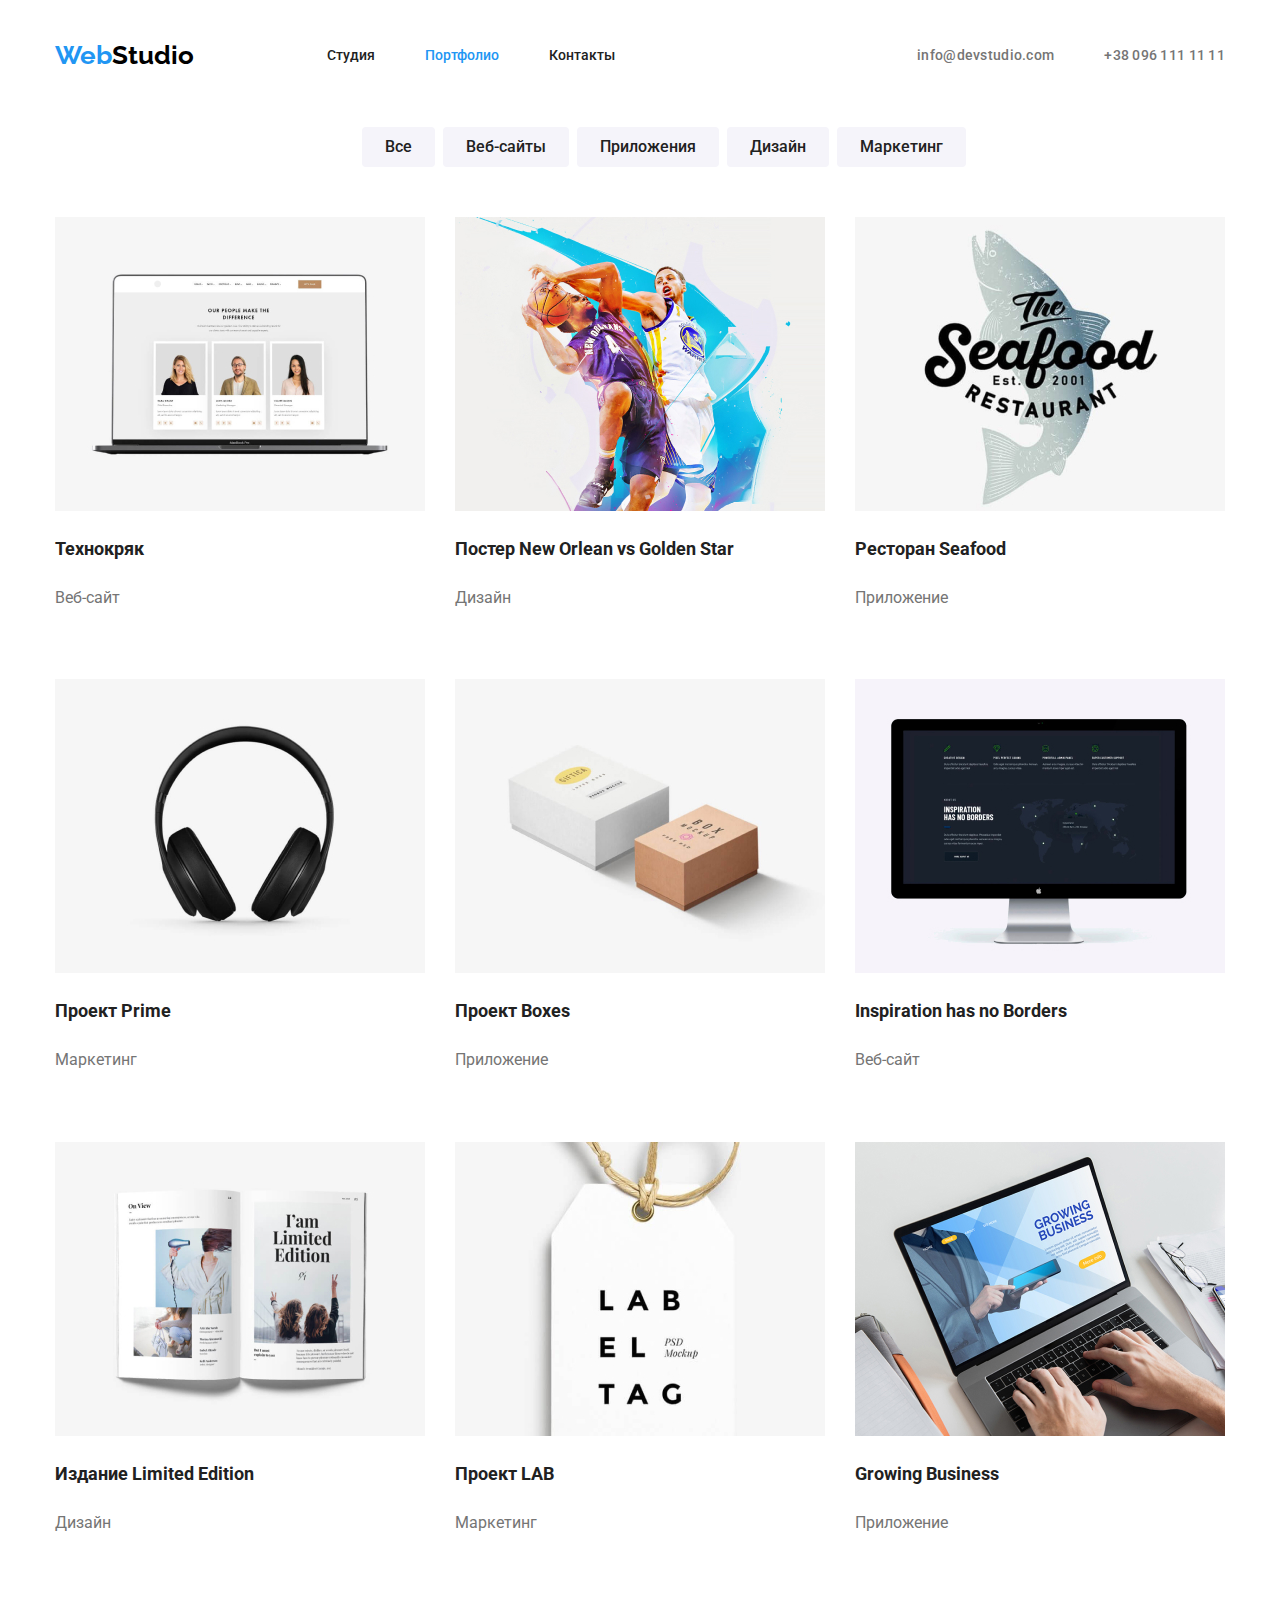
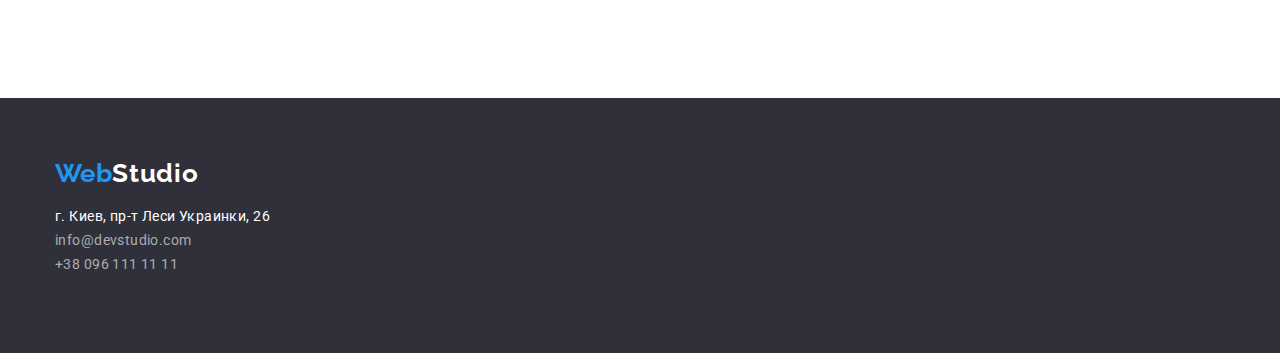
==== commit 43ea9ec2: "стили" ====
--- a/portfolio.html
+++ b/portfolio.html
@@ -119,7 +119,7 @@
         <div class="container">
         <a class="logo" href="./index.html">Web<span class="studio-text">Studio</span> </a> 
         <address>
-            <ul class="footer-section list">
+            <ul class="footer-section-text list">
                 <li class="item"><a href="https://www.google.com.ua/maps/place/%D0%B1%D1%83%D0%BB.+%D0%9B%D0%B5%D1%81%D0%B8+%D0%A3%D0%BA%D1%80%D0%B0%D0%B8%D0%BD%D0%BA%D0%B8,+26,+%D0%9A%D0%B8%D0%B5%D0%B2," class="map"> г. Киев, пр-т Леси Украинки, 26</a></li>
                 <li class="item"><a href="maito:info@devstudio.com" class="link">info@devstudio.com</a></li>
                 <li class="item"><a href="tel:+380961111111" class="link">+38 096 111 11 11</a></li>
--- a/css/styles.css
+++ b/css/styles.css
@@ -23,11 +23,9 @@
   width: 1200px;
   padding-left: 15px;
   padding-right: 15px;
-
   margin-left: auto;
   margin-right: auto;
 }
-
 /* header section */
 .studio{
   color: var(--stydio-color);
@@ -35,28 +33,25 @@
 a { 
   text-decoration: none; 
 }
-
 .main-nav{
   display: flex;
   align-items: center;
 }
-
+.logo { 
+  font-family: Raleway;
+  font-weight: 700;
+  font-size: 26px;
+  line-height: 1.2;
+  color: var(--focus-text-color);
+}
 .site-nav{
+  display: flex;
+  margin-left: 93px;
+}
+.site-nav .list{
   padding: 0;
   margin: 0;
   list-style: none;
-}
-
-.logo { 
-  font-family: Raleway;
-  font-weight: 700;
-  font-size: 26px;
-  line-height: 1.2;
-  color: var(--focus-text-color);
-}
-.site-nav{
-  display: flex;
-  margin-left: 93px;
 }
 .site-nav .item + .item {
 margin-left: 50px; 
@@ -82,8 +77,11 @@
 }
 
 .auth-nav{
-  display: flex;
-  margin-left: auto;
+ display: flex;
+ padding: 0;
+ margin: 0;
+ list-style: none;
+ margin-left: auto;
 }
 .auth-nav .item + .item{ 
   margin-left: 50px;
@@ -120,6 +118,7 @@
 }
 .section{
   padding: 94px 0;
+
 }
 
 .main-section{
@@ -131,7 +130,6 @@
   display: inline-block;
   margin-bottom: 30px;
   text-align: center;
-
 }
 
 
@@ -160,6 +158,20 @@
  
 }
 
+.hidden-list{
+  display: flex;
+}
+.hidden-list{
+  background-color: #fff;
+}
+
+.hidden-list .item:not(:last-child)  {
+  margin-right: 30px;
+  padding-left: 0;
+  padding-right: 0;
+}
+
+
 .feature-list {
   display: flex;
 }
@@ -210,11 +222,7 @@
 }
 
 .cont{
-  max-width: 1600px;
   background-color: #F5F4FA;
-  text-align: center;
-  margin-left: auto;
-  margin-right: auto;
 }
 
 .section-text{
@@ -248,14 +256,15 @@
 
 /* Footer */
 .footer-sections{
-  max-width: 1600px;
-  padding-top: 60px;
-  padding-bottom: 60px;
-  margin-left: auto;
-  margin-right: auto;
-  background: var(--fon-color);
+  padding-left: 0;
+padding-top: 60px;
+padding-bottom: 60px;
+background: var(--fon-color);
   }
-  
+ 
+  .footer-section-text{
+    padding-left: 0;
+  }
 
  .studio-text{
   color: var(--brand-text-color);
@@ -266,7 +275,7 @@
   letter-spacing: 0.03em;
  }
 
- .footer-section .link{
+ .footer-section-text .link{
   color: var(--contacts-text-color);
   font-style: normal;
   font-size: 14px;
@@ -274,12 +283,12 @@
   letter-spacing: 0.03em;
  }
 
- .footer-section .link:hover,
- .footer-section .link:focus{
+ .footer-section-text .link:hover,
+ .footer-section-text .link:focus{
    color: var(--focus-text-color);
  }
- .footer-section .map:hover,
- .footer-section .map:focus{
+ .footer-section-text .map:hover,
+ .footer-section-text .map:focus{
   color: var(--focus-text-color);
  }
  .map{
@@ -292,8 +301,6 @@
 
 
 /* Portfolio */
-
-
 
 .portfolio-button{
   display: flex;
